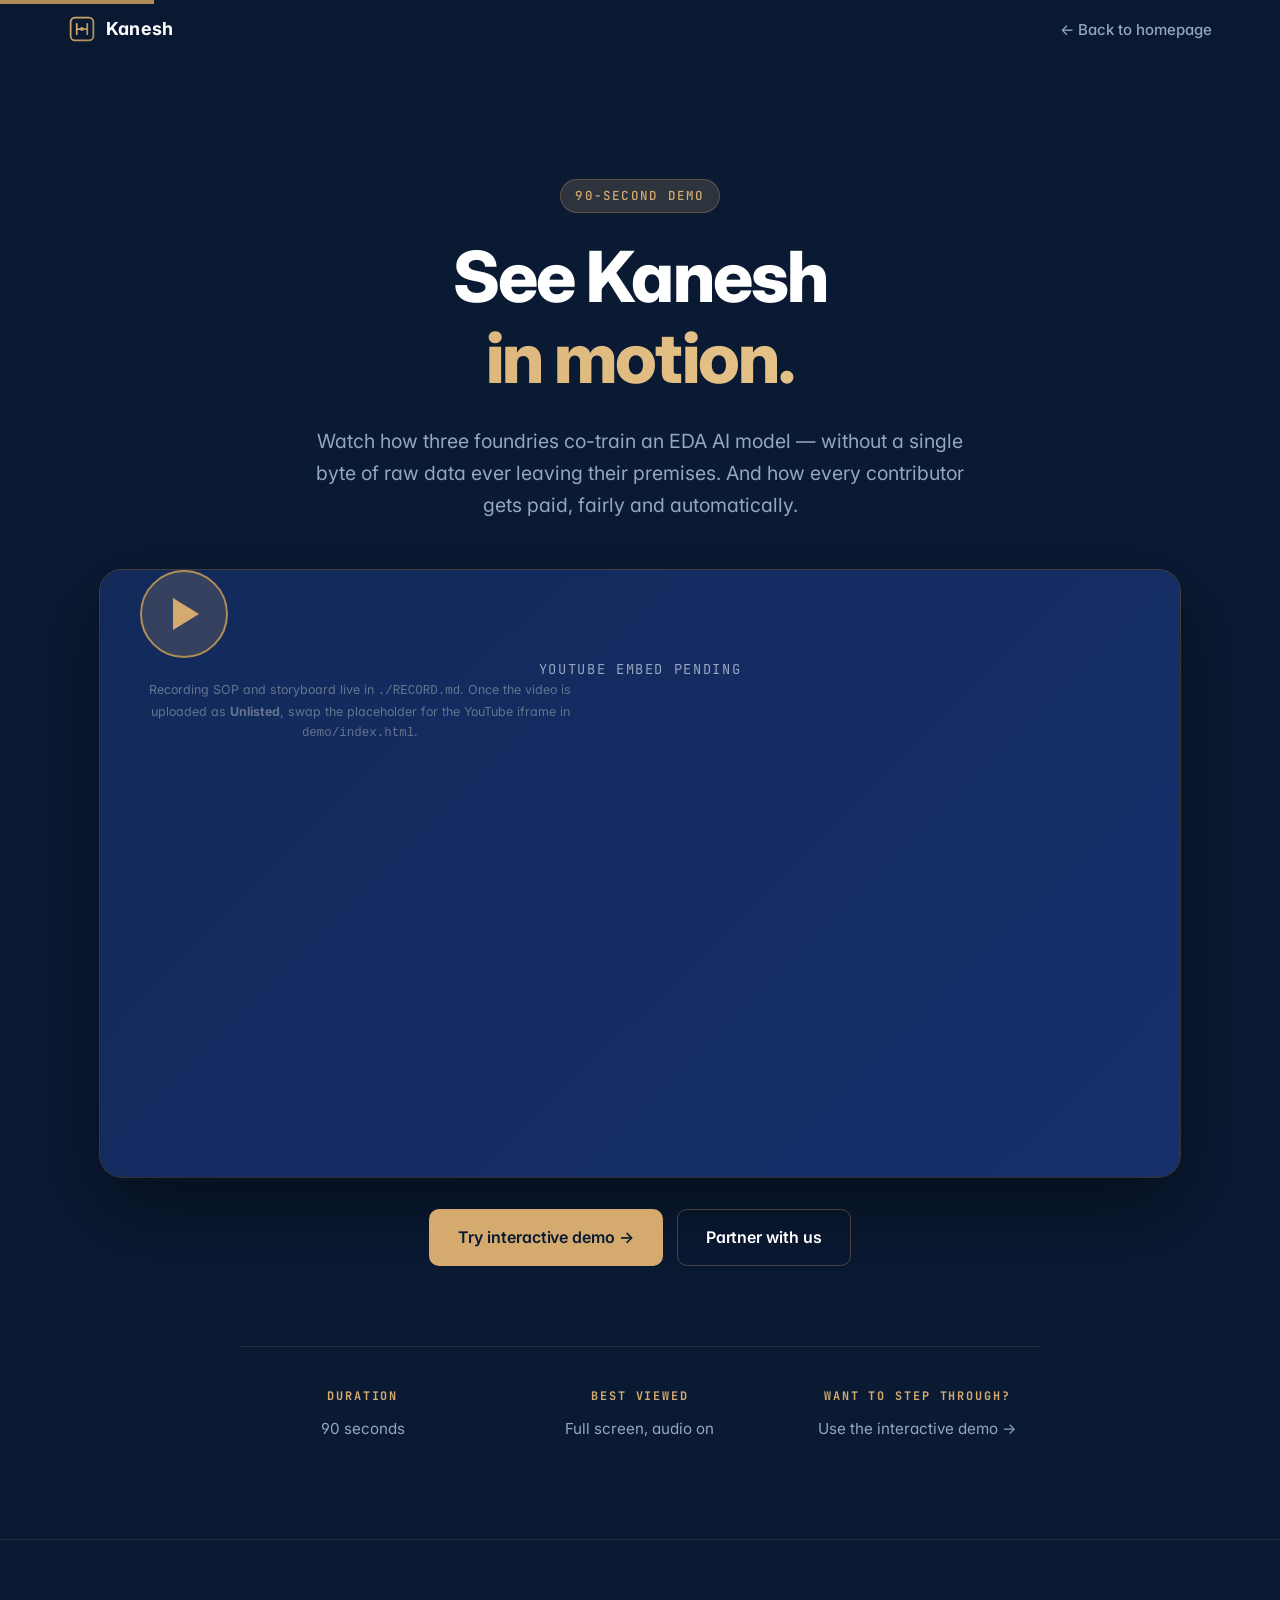
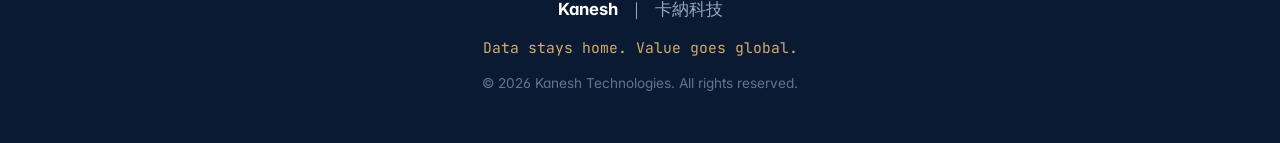
==== webpage/demo/index.html @ 4fc064ad "Add demo pages: YouTube embed at /demo, interactive GSAP at /demo/interactive - webpage/demo/index.h" ====
<!DOCTYPE html>
<html lang="en">
<head>
  <meta charset="UTF-8" />
  <meta name="viewport" content="width=device-width, initial-scale=1.0" />
  <meta name="robots" content="noindex, nofollow" />
  <title>Kanesh — 90-Second Demo</title>
  <meta name="description" content="See how Kanesh enables foundries to co-train EDA AI models without data ever leaving their premises." />
  <meta name="theme-color" content="#0A1A33" />

  <link rel="icon" type="image/svg+xml" href="../assets/favicon.svg" />
  <link rel="preconnect" href="https://fonts.googleapis.com" />
  <link rel="preconnect" href="https://fonts.gstatic.com" crossorigin />
  <link href="https://fonts.googleapis.com/css2?family=Inter:wght@400;500;600;700;800&family=JetBrains+Mono:wght@400;500;600&display=swap" rel="stylesheet" />
  <link rel="stylesheet" href="../css/style.css" />

  <style>
    .demo-page {
      min-height: 100vh;
      padding: 120px 0 80px;
      display: flex;
      flex-direction: column;
      justify-content: center;
    }

    .demo-video {
      width: 100%;
      max-width: 1080px;
      margin: 48px auto 32px;
      aspect-ratio: 16 / 9;
      border-radius: var(--radius-lg);
      overflow: hidden;
      box-shadow: 0 30px 80px rgba(0, 0, 0, 0.45), 0 0 0 1px var(--line-strong);
      background: var(--surface);
    }

    .demo-video iframe,
    .demo-video .placeholder {
      width: 100%;
      height: 100%;
      border: 0;
      display: block;
    }

    .placeholder {
      display: flex;
      flex-direction: column;
      align-items: center;
      justify-content: center;
      gap: 18px;
      background: linear-gradient(135deg, var(--surface) 0%, var(--surface-2) 100%);
      color: var(--fg-muted);
      font-family: var(--font-mono);
      font-size: 0.86rem;
      letter-spacing: 0.12em;
      text-transform: uppercase;
      text-align: center;
      padding: 0 40px;
    }

    .placeholder__play {
      width: 88px;
      height: 88px;
      border-radius: 50%;
      background: var(--accent-glow);
      border: 2px solid var(--accent);
      display: flex;
      align-items: center;
      justify-content: center;
    }
    .placeholder__play::before {
      content: '';
      border-style: solid;
      border-width: 16px 0 16px 26px;
      border-color: transparent transparent transparent var(--accent-strong);
      margin-left: 4px;
    }
    .placeholder__hint {
      max-width: 440px;
      line-height: 1.6;
      font-size: 0.78rem;
      color: var(--fg-faint);
      text-transform: none;
      letter-spacing: 0;
      font-family: var(--font-sans);
    }

    .demo-cta-row {
      display: flex;
      gap: 14px;
      justify-content: center;
      flex-wrap: wrap;
      margin-top: 32px;
    }

    .demo-meta {
      margin-top: 80px;
      padding-top: 40px;
      border-top: 1px solid var(--line);
      display: grid;
      grid-template-columns: repeat(3, 1fr);
      gap: 32px;
      max-width: 800px;
      margin-left: auto;
      margin-right: auto;
    }
    @media (max-width: 700px) {
      .demo-meta { grid-template-columns: 1fr; }
    }

    .demo-meta-item {
      text-align: center;
    }
    .demo-meta-item strong {
      display: block;
      font-family: var(--font-mono);
      font-size: 0.74rem;
      text-transform: uppercase;
      letter-spacing: 0.16em;
      color: var(--accent-strong);
      margin-bottom: 8px;
    }
    .demo-meta-item span {
      color: var(--fg-muted);
      font-size: 0.95rem;
    }
  </style>
</head>
<body>
  <a class="skip-link" href="#main">Skip to content</a>

  <nav class="nav" aria-label="Primary">
    <div class="nav__inner">
      <a href="../" class="brand" aria-label="Kanesh home">
        <span class="brand__mark" aria-hidden="true">
          <svg viewBox="0 0 32 32" width="28" height="28">
            <defs>
              <linearGradient id="gx" x1="0" x2="1" y1="0" y2="1">
                <stop offset="0" stop-color="#D4AA6F"/>
                <stop offset="1" stop-color="#B08D57"/>
              </linearGradient>
            </defs>
            <rect x="3" y="3" width="26" height="26" rx="5" fill="none" stroke="url(#gx)" stroke-width="2"/>
            <path d="M10 10 L10 22 M10 16 L22 16 M22 10 L22 22" stroke="url(#gx)" stroke-width="2" stroke-linecap="round" fill="none"/>
            <circle cx="16" cy="16" r="2.2" fill="url(#gx)"/>
          </svg>
        </span>
        <span class="brand__word">Kanesh</span>
      </a>
      <ul class="nav__links">
        <li><a href="../">← Back to homepage</a></li>
      </ul>
    </div>
  </nav>

  <main id="main" class="demo-page">
    <div class="container">
      <div style="text-align:center;">
        <p class="eyebrow">90-second demo</p>
        <h1 class="hero__title">
          <span class="hero__title-main">See Kanesh</span>
          <span class="hero__title-accent">in motion.</span>
        </h1>
        <p class="hero__subtitle" style="max-width: 680px; margin: 24px auto 0;">
          Watch how three foundries co-train an EDA AI model — without a single byte of raw data ever leaving their premises. And how every contributor gets paid, fairly and automatically.
        </p>
      </div>

      <div class="demo-video">
        <!--
          ============================================================
          REPLACE THIS PLACEHOLDER WITH YOUTUBE EMBED AFTER UPLOAD.
          See ./RECORD.md for the full upload + embed checklist.
          Embed snippet (uncomment and replace VIDEO_ID):
        ============================================================

        <iframe
          src="https://www.youtube-nocookie.com/embed/VIDEO_ID?rel=0&modestbranding=1&playsinline=1"
          title="Kanesh — 90-second demo"
          allow="accelerometer; autoplay; clipboard-write; encrypted-media; gyroscope; picture-in-picture"
          allowfullscreen
          loading="lazy">
        </iframe>
        -->

        <div class="placeholder" role="status" aria-label="Video pending upload">
          <div class="placeholder__play" aria-hidden="true"></div>
          <div>YouTube embed pending</div>
          <div class="placeholder__hint">Recording SOP and storyboard live in <code>./RECORD.md</code>. Once the video is uploaded as <strong>Unlisted</strong>, swap the placeholder for the YouTube iframe in <code>demo/index.html</code>.</div>
        </div>
      </div>

      <div class="demo-cta-row">
        <a class="btn btn--primary" href="interactive/">Try interactive demo →</a>
        <a class="btn btn--ghost" href="../#contact">Partner with us</a>
      </div>

      <dl class="demo-meta">
        <div class="demo-meta-item">
          <strong>Duration</strong>
          <span>90 seconds</span>
        </div>
        <div class="demo-meta-item">
          <strong>Best viewed</strong>
          <span>Full screen, audio on</span>
        </div>
        <div class="demo-meta-item">
          <strong>Want to step through?</strong>
          <span>Use the interactive demo →</span>
        </div>
      </dl>
    </div>
  </main>

  <footer class="footer">
    <div class="container footer__inner">
      <div class="footer__brand">
        <strong>Kanesh</strong>
        <span>｜</span>
        <span>卡納科技</span>
      </div>
      <p class="footer__tag">Data stays home. Value goes global.</p>
      <p class="footer__copy">© 2026 Kanesh Technologies. All rights reserved.</p>
    </div>
  </footer>
</body>
</html>
---- webpage/css/style.css ----
/* ==============================================================
   Kanesh — Landing page stylesheet
   Palette: deep navy (trust, semiconductor) + bronze gold (ancient
   contract / Kültepe) + warm ink.
   ============================================================== */

:root {
  --bg: #0A1A33;
  --bg-alt: #0E2247;
  --surface: #12295A;
  --surface-2: #17306B;
  --line: rgba(176, 141, 87, 0.18);
  --line-strong: rgba(176, 141, 87, 0.38);

  --fg: #EEF2F8;
  --fg-strong: #FFFFFF;
  --fg-muted: #95A6BF;
  --fg-faint: #62748E;

  --accent: #B08D57;
  --accent-strong: #D4AA6F;
  --accent-bright: #E9C88E;
  --accent-glow: rgba(212, 170, 111, 0.18);

  --danger: #E06F5A;
  --success: #5FB894;

  --font-sans: 'Inter', -apple-system, BlinkMacSystemFont, 'Segoe UI', Roboto, sans-serif;
  --font-mono: 'JetBrains Mono', ui-monospace, SFMono-Regular, Menlo, monospace;

  --radius: 14px;
  --radius-sm: 8px;
  --radius-lg: 22px;

  --shadow-1: 0 2px 8px rgba(0, 0, 0, 0.15);
  --shadow-2: 0 12px 40px rgba(0, 0, 0, 0.35);
  --shadow-gold: 0 8px 32px rgba(212, 170, 111, 0.14);

  --max: 1200px;
  --max-narrow: 780px;

  --ease: cubic-bezier(0.2, 0.65, 0.2, 1);
}

* { box-sizing: border-box; }

html {
  scroll-behavior: smooth;
  scroll-padding-top: 72px;
}

body {
  margin: 0;
  background: var(--bg);
  color: var(--fg);
  font-family: var(--font-sans);
  font-size: 17px;
  line-height: 1.65;
  -webkit-font-smoothing: antialiased;
  text-rendering: optimizeLegibility;
  font-feature-settings: 'ss01', 'cv02', 'cv11';
  overflow-x: hidden;
}

a { color: inherit; text-decoration: none; }

h1, h2, h3 {
  font-weight: 700;
  letter-spacing: -0.018em;
  line-height: 1.15;
  color: var(--fg-strong);
  margin: 0 0 0.5em 0;
}

h1 { font-size: clamp(2.4rem, 5.6vw, 4.4rem); font-weight: 800; letter-spacing: -0.028em; }
h2 { font-size: clamp(1.8rem, 3.4vw, 2.6rem); }
h3 { font-size: 1.2rem; letter-spacing: -0.012em; }

p { margin: 0 0 1em 0; color: var(--fg); }
ul { padding-left: 1.2em; margin: 0 0 1em 0; }

.container {
  width: 100%;
  max-width: var(--max);
  margin: 0 auto;
  padding: 0 28px;
}
.container--narrow { max-width: var(--max-narrow); }

.skip-link {
  position: absolute;
  top: -40px; left: 0;
  padding: 8px 16px;
  background: var(--accent);
  color: var(--bg);
  font-weight: 600;
  transition: top 0.2s;
  z-index: 1000;
}
.skip-link:focus { top: 0; }

/* ========================== NAV ========================== */

.nav {
  position: sticky;
  top: 0;
  z-index: 50;
  backdrop-filter: blur(18px);
  -webkit-backdrop-filter: blur(18px);
  background: rgba(10, 26, 51, 0.72);
  border-bottom: 1px solid transparent;
  transition: border-color 0.3s var(--ease), background 0.3s var(--ease);
}
.nav--scrolled {
  border-bottom-color: var(--line);
  background: rgba(10, 26, 51, 0.88);
}
.nav__inner {
  max-width: var(--max);
  margin: 0 auto;
  padding: 14px 28px;
  display: flex;
  align-items: center;
  justify-content: space-between;
  gap: 20px;
}
.brand {
  display: inline-flex;
  align-items: center;
  gap: 10px;
  font-weight: 700;
  letter-spacing: 0.01em;
  color: var(--fg-strong);
}
.brand__mark { display: inline-flex; }
.brand__word { font-size: 1.12rem; }

.nav__links {
  list-style: none;
  display: flex;
  align-items: center;
  gap: 26px;
  margin: 0;
  padding: 0;
}
.nav__links a {
  color: var(--fg-muted);
  font-size: 0.94rem;
  font-weight: 500;
  transition: color 0.15s var(--ease);
}
.nav__links a:hover { color: var(--fg-strong); }

.nav__cta {
  color: var(--bg) !important;
  background: var(--accent-strong);
  padding: 9px 18px;
  border-radius: 999px;
  font-weight: 600;
  transition: transform 0.2s var(--ease), box-shadow 0.2s var(--ease);
}
.nav__cta:hover {
  transform: translateY(-1px);
  box-shadow: var(--shadow-gold);
}

@media (max-width: 860px) {
  .nav__links li:not(:last-child) { display: none; }
}

/* ========================== HERO ========================== */

.hero {
  position: relative;
  padding: 140px 0 120px;
  overflow: hidden;
}
.hero__bg {
  position: absolute;
  inset: 0;
  background:
    radial-gradient(1000px 600px at 15% -10%, rgba(212, 170, 111, 0.14), transparent 60%),
    radial-gradient(900px 500px at 100% 40%, rgba(39, 84, 170, 0.25), transparent 70%),
    linear-gradient(180deg, var(--bg) 0%, var(--bg-alt) 100%);
  z-index: -1;
}
.hero__bg::after {
  content: '';
  position: absolute;
  inset: 0;
  background-image:
    linear-gradient(rgba(255,255,255,0.025) 1px, transparent 1px),
    linear-gradient(90deg, rgba(255,255,255,0.025) 1px, transparent 1px);
  background-size: 40px 40px;
  mask-image: radial-gradient(ellipse at 50% 30%, black 0%, transparent 70%);
  -webkit-mask-image: radial-gradient(ellipse at 50% 30%, black 0%, transparent 70%);
  opacity: 0.6;
}
.hero__inner { position: relative; text-align: left; }

.eyebrow {
  display: inline-block;
  font-family: var(--font-mono);
  font-size: 0.78rem;
  text-transform: uppercase;
  letter-spacing: 0.18em;
  color: var(--accent-strong);
  font-weight: 500;
  margin: 0 0 24px 0;
  padding: 6px 14px;
  border: 1px solid var(--line-strong);
  border-radius: 999px;
  background: var(--accent-glow);
}
.eyebrow--muted {
  color: var(--fg-muted);
  background: rgba(255,255,255,0.02);
  border-color: var(--line);
}

.hero__title { margin: 0 0 26px 0; }
.hero__title-main { display: block; color: var(--fg-strong); }
.hero__title-accent {
  display: block;
  background: linear-gradient(90deg, var(--accent-strong) 0%, var(--accent-bright) 80%);
  -webkit-background-clip: text;
  background-clip: text;
  color: transparent;
}

.hero__subtitle {
  max-width: 720px;
  font-size: clamp(1.05rem, 1.6vw, 1.22rem);
  color: var(--fg-muted);
  margin: 0 0 40px 0;
}

.hero__ctas {
  display: flex;
  flex-wrap: wrap;
  gap: 14px;
  margin: 0 0 72px 0;
}

.btn {
  display: inline-flex;
  align-items: center;
  justify-content: center;
  gap: 8px;
  padding: 14px 28px;
  border-radius: 10px;
  font-weight: 600;
  font-size: 1rem;
  letter-spacing: -0.005em;
  transition: transform 0.2s var(--ease), box-shadow 0.2s var(--ease), background 0.2s var(--ease), border-color 0.2s var(--ease);
  cursor: pointer;
  border: 1px solid transparent;
  white-space: nowrap;
}
.btn--primary {
  background: var(--accent-strong);
  color: var(--bg);
}
.btn--primary:hover {
  background: var(--accent-bright);
  transform: translateY(-2px);
  box-shadow: var(--shadow-gold);
}
.btn--ghost {
  background: transparent;
  color: var(--fg-strong);
  border-color: var(--line-strong);
}
.btn--ghost:hover {
  background: rgba(255,255,255,0.04);
  border-color: var(--accent-strong);
}

.hero__stats {
  display: grid;
  grid-template-columns: repeat(3, minmax(0, 1fr));
  gap: 0;
  border-top: 1px solid var(--line);
  padding-top: 36px;
  margin: 0;
  max-width: 900px;
}
.hero__stats > div + div {
  border-left: 1px solid var(--line);
  padding-left: 32px;
}
.hero__stats > div { padding-right: 32px; }
.hero__stats dt {
  font-size: 0.86rem;
  color: var(--fg-muted);
  margin-bottom: 6px;
}
.hero__stats dd {
  margin: 0;
  font-family: var(--font-mono);
  font-size: clamp(1.6rem, 2.8vw, 2.2rem);
  font-weight: 600;
  color: var(--accent-strong);
  letter-spacing: -0.02em;
}
@media (max-width: 720px) {
  .hero__stats { grid-template-columns: 1fr; }
  .hero__stats > div { padding: 18px 0 !important; border-left: 0 !important; border-top: 1px solid var(--line); }
  .hero__stats > div:first-child { border-top: 0; padding-top: 24px !important; }
}

/* ========================== SECTIONS ========================== */

.section {
  position: relative;
  padding: 120px 0;
}
.section--dark { background: var(--bg-alt); }
.section--cta { background: linear-gradient(180deg, var(--bg-alt) 0%, var(--bg) 100%); text-align: center; }
.section--cta .eyebrow { margin-left: auto; margin-right: auto; }

.section__title {
  max-width: 920px;
  margin: 0 0 18px 0;
}
.section__lead {
  max-width: 760px;
  font-size: 1.08rem;
  color: var(--fg-muted);
  margin: 0 0 56px 0;
}
.section--cta .section__lead { margin-left: auto; margin-right: auto; }

/* ========================== GRID ========================== */

.grid {
  display: grid;
  gap: 20px;
  margin-top: 48px;
}
.grid--2 { grid-template-columns: repeat(2, minmax(0, 1fr)); }
.grid--3 { grid-template-columns: repeat(3, minmax(0, 1fr)); }
.grid--4 { grid-template-columns: repeat(4, minmax(0, 1fr)); }
@media (max-width: 1024px) {
  .grid--3, .grid--4 { grid-template-columns: repeat(2, minmax(0, 1fr)); }
}
@media (max-width: 640px) {
  .grid--2, .grid--3, .grid--4 { grid-template-columns: 1fr; }
}

/* ========================== CARDS ========================== */

.card {
  padding: 28px;
  border-radius: var(--radius);
  background: var(--surface);
  border: 1px solid var(--line);
  transition: transform 0.25s var(--ease), border-color 0.25s var(--ease), box-shadow 0.25s var(--ease);
}
.card:hover {
  transform: translateY(-3px);
  border-color: var(--line-strong);
  box-shadow: var(--shadow-2);
}
.card--outline { background: transparent; }
.card h3 { margin: 0 0 12px 0; color: var(--fg-strong); }
.card p { color: var(--fg-muted); }

.card--feature {
  position: relative;
  padding-top: 38px;
}
.card--feature .card__num {
  position: absolute;
  top: 20px;
  right: 24px;
  font-family: var(--font-mono);
  font-weight: 500;
  color: var(--accent-strong);
  font-size: 0.88rem;
  letter-spacing: 0.08em;
  opacity: 0.85;
}
.card__kicker {
  color: var(--accent-strong) !important;
  font-weight: 600;
  font-size: 0.97rem;
  margin: 0 0 14px 0;
}
.card__tags {
  list-style: none;
  padding: 0;
  margin: 18px 0 0 0;
  display: flex;
  flex-wrap: wrap;
  gap: 8px;
}
.card__tags li {
  font-family: var(--font-mono);
  font-size: 0.78rem;
  padding: 5px 11px;
  border-radius: 999px;
  color: var(--fg-muted);
  background: rgba(255,255,255,0.03);
  border: 1px solid var(--line);
}
.card__bullets {
  list-style: none;
  padding: 0;
  margin: 18px 0 0 0;
}
.card__bullets li {
  position: relative;
  padding: 8px 0 8px 24px;
  color: var(--fg-muted);
  border-top: 1px solid var(--line);
}
.card__bullets li:first-child { border-top: 0; }
.card__bullets li::before {
  content: '';
  position: absolute;
  left: 0;
  top: 17px;
  width: 12px;
  height: 1.5px;
  background: var(--accent-strong);
}

/* ========================== PULL QUOTE ========================== */

.pull-quote {
  margin: 72px auto 0;
  max-width: 880px;
  padding: 32px 36px;
  border-left: 3px solid var(--accent-strong);
  font-size: clamp(1.12rem, 1.6vw, 1.28rem);
  color: var(--fg);
  font-weight: 500;
  line-height: 1.5;
  letter-spacing: -0.005em;
  background: linear-gradient(90deg, var(--accent-glow), transparent 60%);
  border-radius: 0 var(--radius) var(--radius) 0;
}

/* ========================== STEPS ========================== */

.steps {
  list-style: none;
  padding: 0;
  margin: 48px 0 0 0;
  display: grid;
  grid-template-columns: repeat(4, minmax(0, 1fr));
  gap: 20px;
}
@media (max-width: 1024px) { .steps { grid-template-columns: repeat(2, 1fr); } }
@media (max-width: 640px)  { .steps { grid-template-columns: 1fr; } }

.step {
  position: relative;
  padding: 28px;
  border-radius: var(--radius);
  background: var(--surface);
  border: 1px solid var(--line);
}
.step__num {
  display: inline-flex;
  align-items: center;
  justify-content: center;
  width: 34px;
  height: 34px;
  border-radius: 50%;
  background: var(--accent-glow);
  border: 1px solid var(--line-strong);
  color: var(--accent-strong);
  font-family: var(--font-mono);
  font-weight: 600;
  margin-bottom: 16px;
}
.step h3 { font-size: 1.1rem; margin-bottom: 8px; }
.step p { color: var(--fg-muted); font-size: 0.96rem; margin: 0; }

/* ========================== USE CASES ========================== */

.usecase {
  padding: 22px 24px;
  border-radius: var(--radius-sm);
  border: 1px solid var(--line);
  background: rgba(255,255,255,0.015);
  transition: all 0.2s var(--ease);
}
.usecase:hover {
  border-color: var(--accent);
  background: var(--accent-glow);
}
.usecase h3 {
  font-size: 1rem;
  color: var(--fg-strong);
  margin-bottom: 6px;
  letter-spacing: -0.005em;
}
.usecase p {
  margin: 0;
  color: var(--fg-muted);
  font-size: 0.9rem;
  line-height: 1.5;
}

/* ========================== PERSON ========================== */

.person {
  padding: 24px;
  border-radius: var(--radius);
  background: var(--surface);
  border: 1px solid var(--line);
  transition: border-color 0.2s var(--ease);
}
.person:hover { border-color: var(--accent); }
.person__role {
  font-family: var(--font-mono);
  font-size: 0.74rem;
  text-transform: uppercase;
  letter-spacing: 0.16em;
  color: var(--accent-strong);
  margin: 0 0 10px 0;
}
.person__name {
  margin: 0 0 6px 0;
  font-size: 1.08rem;
  color: var(--fg-strong);
}
.person__org { margin: 0; color: var(--fg-muted); font-size: 0.9rem; }
.person__note { margin-top: 10px; color: var(--fg-faint); font-size: 0.85rem; }
.person--placeholder {
  background: transparent;
  border-style: dashed;
}

/* ========================== CONTACT ========================== */

.contact {
  margin-top: 40px;
  display: flex;
  flex-direction: column;
  align-items: center;
  gap: 16px;
}
.contact__meta {
  color: var(--fg-muted);
  font-size: 0.95rem;
  margin: 0;
}
.contact__meta strong { color: var(--accent-strong); font-weight: 600; }

/* ========================== FOOTER ========================== */

.footer {
  padding: 56px 0 48px;
  background: var(--bg);
  border-top: 1px solid var(--line);
}
.footer__inner {
  display: flex;
  flex-direction: column;
  align-items: center;
  text-align: center;
  gap: 12px;
}
.footer__brand {
  display: inline-flex;
  align-items: center;
  gap: 10px;
  font-size: 1.05rem;
  color: var(--fg-strong);
  font-weight: 700;
}
.footer__brand span { color: var(--fg-muted); font-weight: 500; }
.footer__tag {
  color: var(--accent-strong);
  font-family: var(--font-mono);
  font-size: 0.92rem;
  margin: 0;
}
.footer__copy { color: var(--fg-faint); font-size: 0.85rem; margin: 0; }

/* ========================== ANIMATIONS ========================== */

.reveal {
  opacity: 0;
  transform: translateY(24px);
  transition: opacity 0.8s var(--ease), transform 0.8s var(--ease);
}
.reveal.is-visible {
  opacity: 1;
  transform: translateY(0);
}

@media (prefers-reduced-motion: reduce) {
  html { scroll-behavior: auto; }
  .reveal { opacity: 1; transform: none; transition: none; }
  * { animation: none !important; transition: none !important; }
}
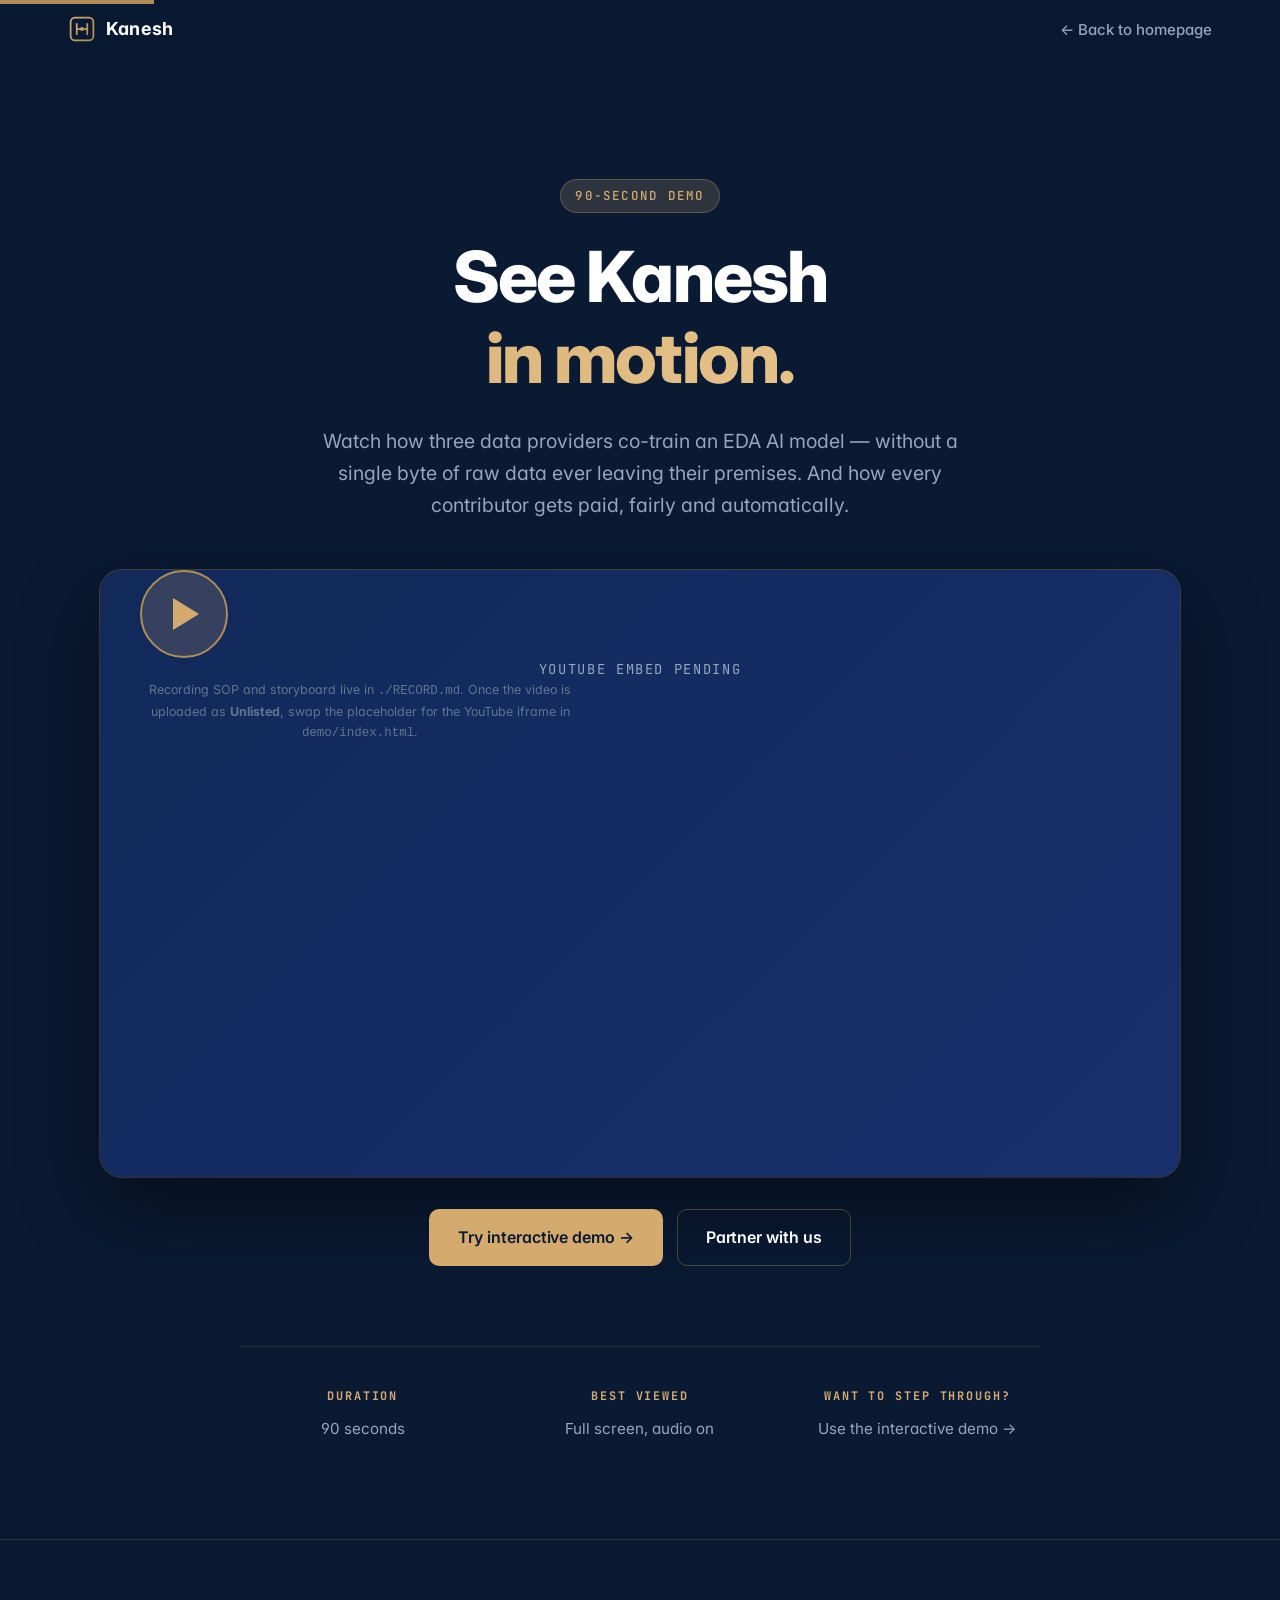
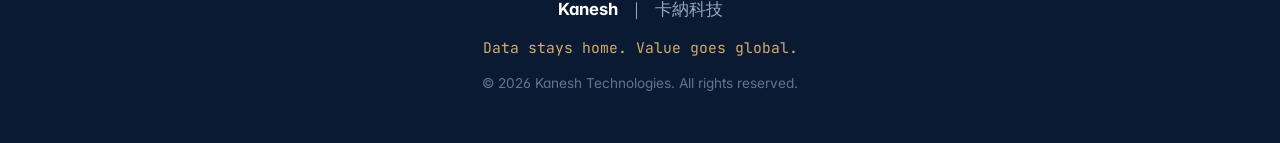
==== commit e22c88e6: "Genericize demo: Data Provider 1/2/3, AI Developer (no specific company names)" ====
--- a/webpage/demo/index.html
+++ b/webpage/demo/index.html
@@ -162,7 +162,7 @@
           <span class="hero__title-accent">in motion.</span>
         </h1>
         <p class="hero__subtitle" style="max-width: 680px; margin: 24px auto 0;">
-          Watch how three foundries co-train an EDA AI model — without a single byte of raw data ever leaving their premises. And how every contributor gets paid, fairly and automatically.
+          Watch how three data providers co-train an EDA AI model — without a single byte of raw data ever leaving their premises. And how every contributor gets paid, fairly and automatically.
         </p>
       </div>
 
